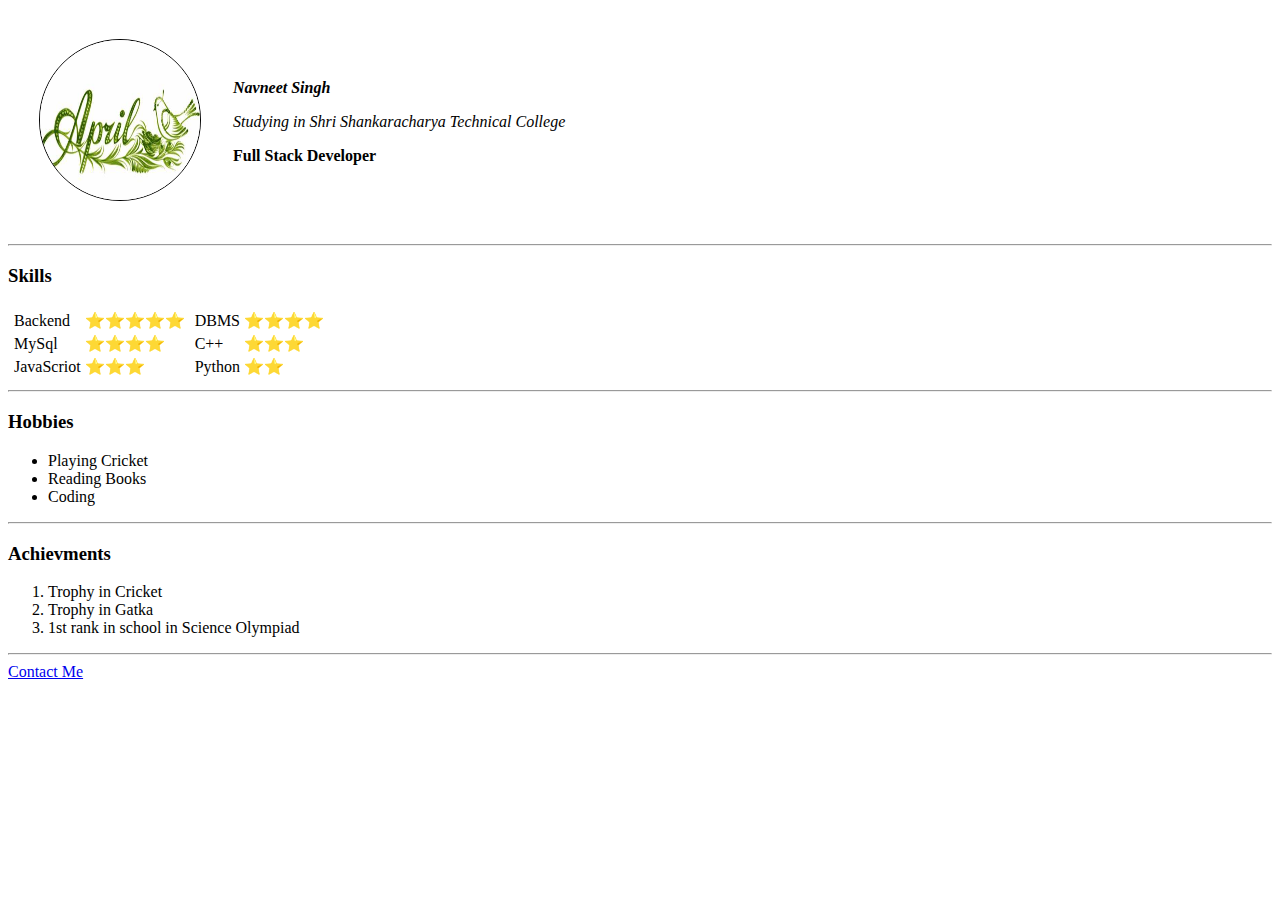
==== index.html @ 4f07ecdf "Add initial CV website file" ====
<!DOCTYPE html>
<html lang="en">
<head>
    <meta charset="UTF-8">
    <meta http-equiv="X-UA-Compatible" content="IE=edge">
    <meta name="viewport" content="width=device-width, initial-scale=1.0">
    <title>Navneet Singh CV</title>
    <style>
        img{
            border-radius: 50%;
            border: 1px solid black;
        }
    </style>
</head>
<body>
    <main>
        <table cellspacing="30" >
            <tr>
                <td>
                    <img src="./images/april.jpg" alt="My Birth Month Photo" height="160" width="160" >
                </td>
                <td>
                    <p> <strong> <em>Navneet Singh</em></strong> </p>
                    <p><i> Studying in Shri Shankaracharya Technical College</i></p>
                    <p><strong>Full Stack Developer</strong> </p>
                </td>
            </tr>
        </table><hr>
        <section>
            <h3>Skills</h3>
            <table>
                <tr>
                    <td>
                        <table>
                            <tr>
                                <td>Backend</td>
                                <td>⭐⭐⭐⭐⭐</td>
                            </tr>
                            <tr>
                                <td>MySql</td>
                                <td>⭐⭐⭐⭐</td>
                            </tr>
                            <tr>
                                <td>JavaScriot</td>
                                <td>⭐⭐⭐</td>
                            </tr>
                        </table>
                    </td>
                    <td>
                        <table>
                            <tr>
                                <td>DBMS</td>
                                <td>⭐⭐⭐⭐</td>
                            </tr>
                            <tr>
                                <td>C++</td>
                                <td>⭐⭐⭐</td>
                            </tr>
                            <tr>
                                <td>Python</td>
                                <td>⭐⭐</td>
                            </tr>
                        </table>
                    </td>
                </tr>
            </table> 
            <hr>   
        </section>
        <section>
            <h3>Hobbies</h3>
            <ul>
                <li>Playing Cricket</li>
                <li>Reading Books</li>
                <li>Coding</li>
            </ul>
        </section>
        <hr>
        <section>
            <h3>Achievments</h3>
            <ol>
                <li>Trophy in Cricket</li>
                <li>Trophy in Gatka</li>
                <li>1st rank in school in Science Olympiad</li>
            </ol>
        </section>
    </main>
    <hr>
    <footer>
        <a href="contact-me.html"  target="_blank">Contact Me</a>
    </footer>
</body>
</html>
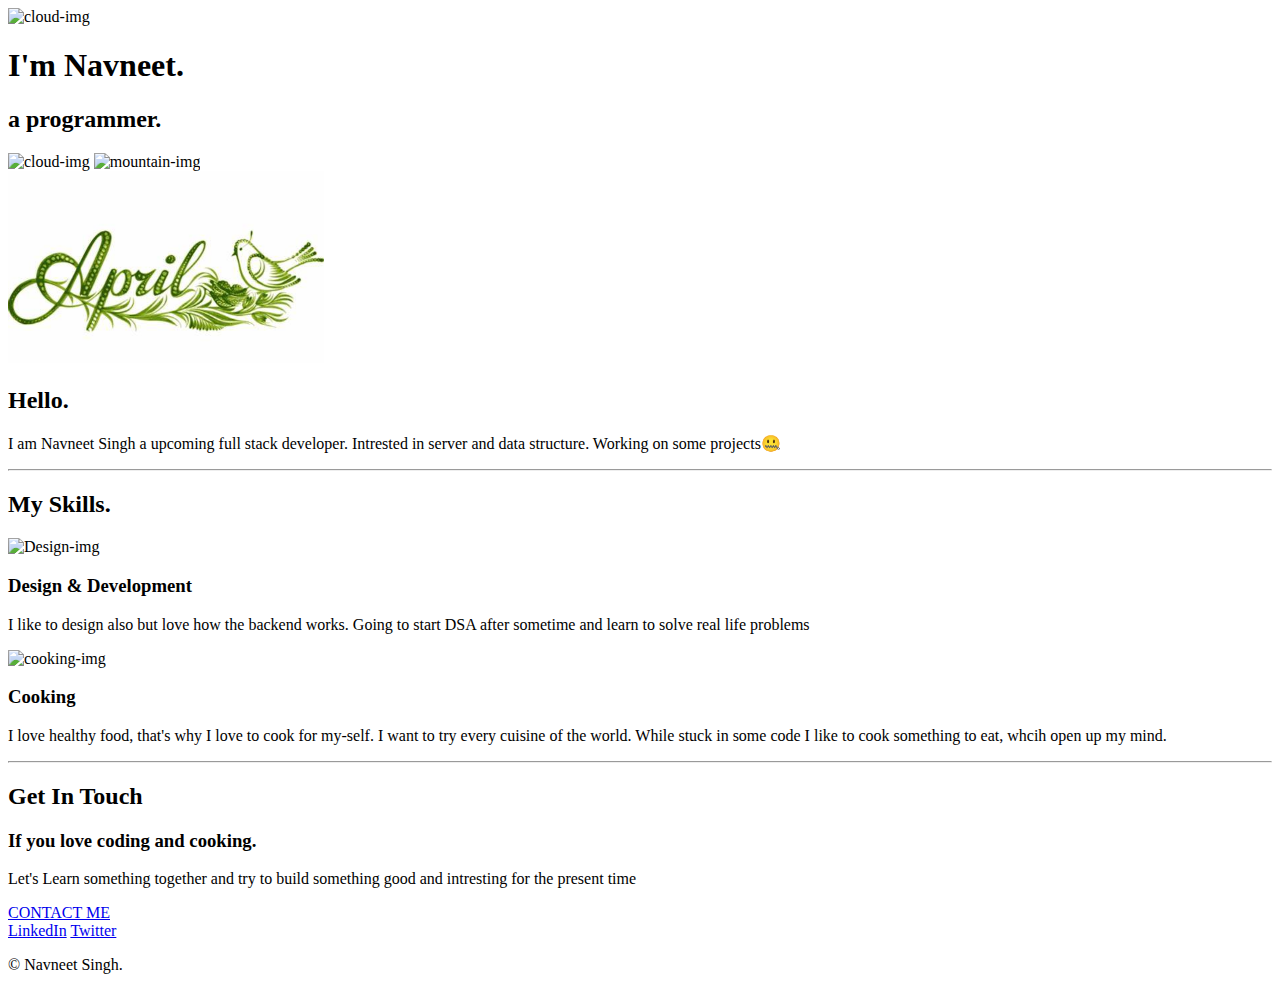
==== commit 37dedbae: "Update index.html" ====
--- a/index.html
+++ b/index.html
@@ -1,92 +1,82 @@
 <!DOCTYPE html>
 <html lang="en">
-<head>
+  <head>
+
     <meta charset="UTF-8">
     <meta http-equiv="X-UA-Compatible" content="IE=edge">
     <meta name="viewport" content="width=device-width, initial-scale=1.0">
     <title>Navneet Singh CV</title>
-    <style>
-        img{
-            border-radius: 50%;
-            border: 1px solid black;
-        }
-    </style>
-</head>
-<body>
-    <main>
-        <table cellspacing="30" >
-            <tr>
-                <td>
-                    <img src="./images/april.jpg" alt="My Birth Month Photo" height="160" width="160" >
-                </td>
-                <td>
-                    <p> <strong> <em>Navneet Singh</em></strong> </p>
-                    <p><i> Studying in Shri Shankaracharya Technical College</i></p>
-                    <p><strong>Full Stack Developer</strong> </p>
-                </td>
-            </tr>
-        </table><hr>
-        <section>
-            <h3>Skills</h3>
-            <table>
-                <tr>
-                    <td>
-                        <table>
-                            <tr>
-                                <td>Backend</td>
-                                <td>⭐⭐⭐⭐⭐</td>
-                            </tr>
-                            <tr>
-                                <td>MySql</td>
-                                <td>⭐⭐⭐⭐</td>
-                            </tr>
-                            <tr>
-                                <td>JavaScriot</td>
-                                <td>⭐⭐⭐</td>
-                            </tr>
-                        </table>
-                    </td>
-                    <td>
-                        <table>
-                            <tr>
-                                <td>DBMS</td>
-                                <td>⭐⭐⭐⭐</td>
-                            </tr>
-                            <tr>
-                                <td>C++</td>
-                                <td>⭐⭐⭐</td>
-                            </tr>
-                            <tr>
-                                <td>Python</td>
-                                <td>⭐⭐</td>
-                            </tr>
-                        </table>
-                    </td>
-                </tr>
-            </table> 
-            <hr>   
-        </section>
-        <section>
-            <h3>Hobbies</h3>
-            <ul>
-                <li>Playing Cricket</li>
-                <li>Reading Books</li>
-                <li>Coding</li>
-            </ul>
-        </section>
-        <hr>
-        <section>
-            <h3>Achievments</h3>
-            <ol>
-                <li>Trophy in Cricket</li>
-                <li>Trophy in Gatka</li>
-                <li>1st rank in school in Science Olympiad</li>
-            </ol>
-        </section>
-    </main>
-    <hr>
-    <footer>
-        <a href="contact-me.html"  target="_blank">Contact Me</a>
-    </footer>
-</body>
-</html>+    <link rel="stylesheet" href="css/style.css">
+    <link rel="shortcut icon" href="favicon.ico" type="image/x-icon">
+    <link href="https://fonts.googleapis.com/css2?family=Merriweather&family=Montserrat&family=Sacramento&display=swap" rel="stylesheet">
+
+  </head>
+  <body>
+
+    <div class="top-container">
+      <img src="images/cloud.png" alt="cloud-img" class="top-cloud">
+
+      <h1>I'm Navneet.</h1>
+      <h2>a programmer.</h2>
+
+      <img src="images/cloud.png" alt="cloud-img" class="bottom-cloud">
+      <img src="images/mountain.png" alt="mountain-img" class="mountain">
+
+    </div>
+
+    <div class="middle-container">
+
+      <div class="profile">
+        <img src="images/april.jpg" alt="birthday-month-img" width="25%" class="profile-img">
+
+        <h2>Hello.</h2>
+        <p class="profile-text">I am Navneet Singh a upcoming full stack developer. Intrested in server and data structure. Working on some projects🤐</p>
+
+      </div>
+      <hr>
+
+      <div class="skills">
+
+        <h2>My Skills.</h2>
+
+        <div class="skill-row">
+
+          <img class="design-img" src="images/computer.png" alt="Design-img" width="25%">
+
+          <h3>Design & Development</h3>
+          <p>I like to design also but love how the backend works. Going to start DSA after sometime and learn to solve real life problems</p>
+
+        </div>
+
+        <div class="skill-row">
+          <img class="cooking-img" src="images/cooking-img.jpg" alt="cooking-img" >
+
+          <h3>Cooking</h3>
+          <p>I love healthy food, that's why I love to cook for my-self. I want to try every cuisine of  the world. While stuck in some code I like to cook something to eat, whcih open up my mind.</p>
+
+        </div>
+
+      </div>
+      <hr>
+
+      <div class="contact-me">
+
+        <h2>Get In Touch</h2>
+        <h3>If you love coding and cooking.</h3>
+        <p class="contact-me-text">Let's Learn something together and try to build something good and intresting for the present time</p>
+        <a class="btn" href="mailto:navneethura21@gmail.com">CONTACT ME</a>
+
+      </div>
+
+    </div>
+    
+    
+    <div class="bottom-container">
+      <a class="footer-link" href="https://www.linkedin.com/in/navneet-singh-477299238" target="_blank">LinkedIn</a>
+      <a class="footer-link" href="https://twitter.com/NavneetSingh129?t=UsSLJWSG0nl_3K0Pe5zQFg&s=08" target="_blank">Twitter</a>
+      <!-- <a class="footer-link" href="https://navneet777singh.github.io/cv/" target="_blank">My-CV</a> -->
+      <p class="copyright">© Navneet Singh.</p>
+    </div>
+    
+  </body>
+</html>
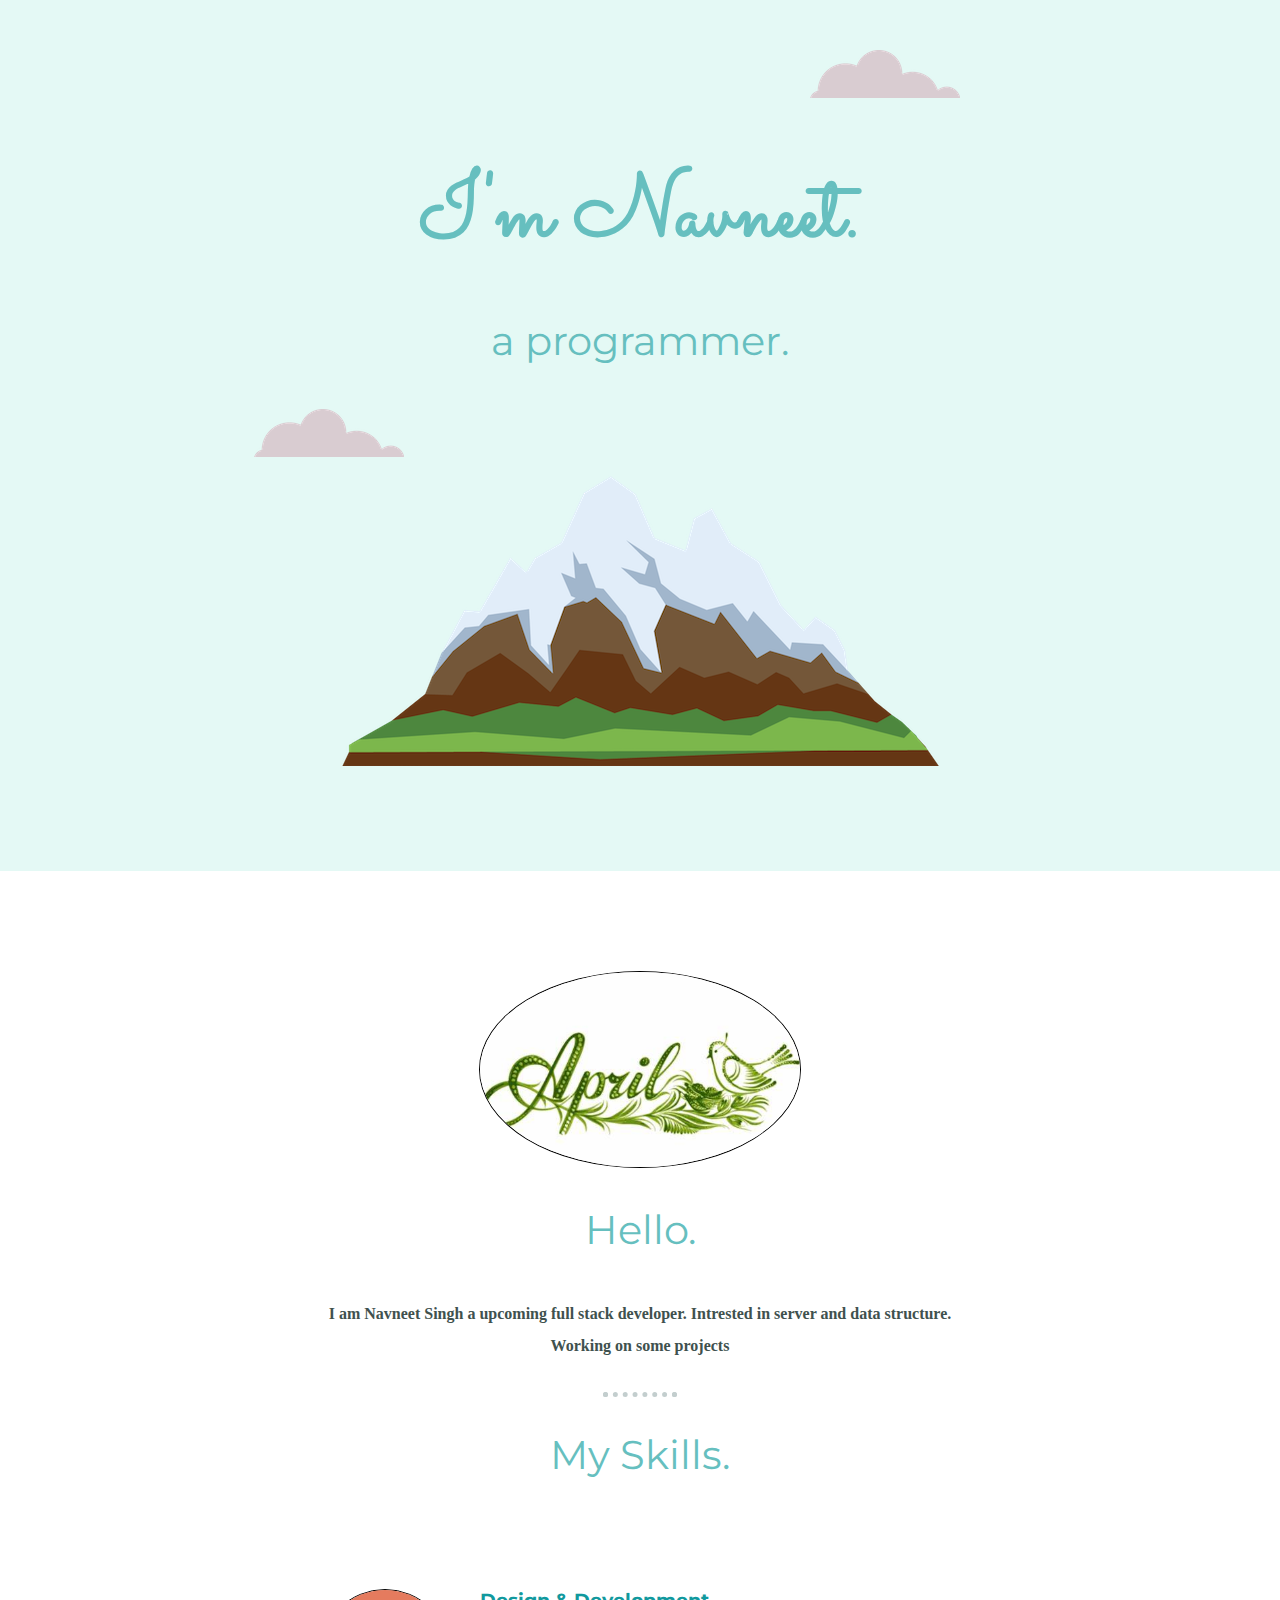
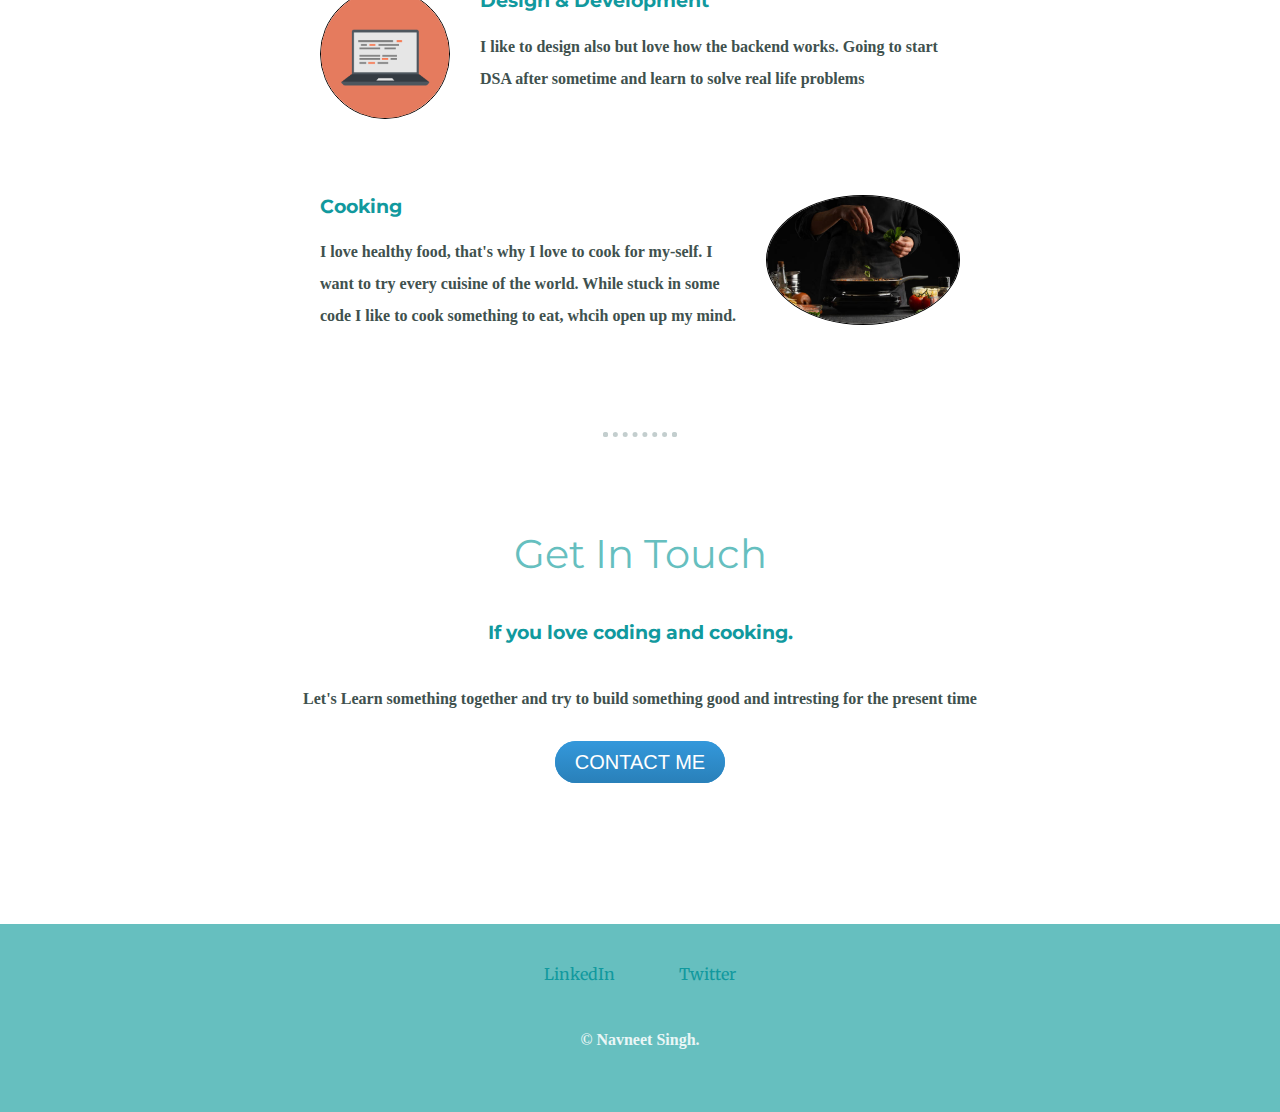
==== commit bc1cdd98: "Update index.html" ====
--- a/index.html
+++ b/index.html
@@ -30,7 +30,7 @@
         <img src="images/april.jpg" alt="birthday-month-img" width="25%" class="profile-img">
 
         <h2>Hello.</h2>
-        <p class="profile-text">I am Navneet Singh a upcoming full stack developer. Intrested in server and data structure. Working on some projects🤐</p>
+        <p class="profile-text">I am Navneet Singh a upcoming full stack developer. Intrested in server and data structure. Working on some projects</p>
 
       </div>
       <hr>
--- a/css/style.css
+++ b/css/style.css
@@ -0,0 +1,158 @@
+
+
+body {
+    color: #40514E;
+    margin: 0px;
+    text-align: center;
+    font-family: 'Merriweather', serif;
+}
+
+h1 {
+    margin: 50px auto 0 auto;
+    font-family: 'Sacramento', cursive;
+    font-size: 5.625rem;
+    color: #66BFBF;
+}
+
+h2 {
+    font-family: 'Montserrat', sans-serif;
+    font-size: 2.52rem;
+    color: #66BFBF;
+    font-weight: normal;
+    padding-bottom: 10px;
+}
+
+
+h3 {
+    font-family: 'Montserrat', sans-serif;
+    color: #11999E;
+}
+
+a {
+    color: #036e71;
+    text-decoration: none;
+}
+
+.top-container {
+    background-color: #E4F9F5 ;
+    position: relative;
+    padding: 6.3rem;
+}
+
+.bottom-container {
+    background-color: #66BFBF;
+    padding: 40px;
+}
+
+.middle-container {
+    margin: 100px 0;
+}
+
+.footer-link {
+    padding: 30px;
+   
+    color: #11999E;
+
+}
+
+.top-cloud {
+    position: absolute;
+    top: 3.15rem;
+    right: 20rem;
+}
+
+.bottom-cloud {
+    position: absolute;
+    left: 15.9rem;
+}
+
+
+.profile-img {
+    border: 1px solid black;
+    border-radius: 50%;
+}
+
+
+
+.design-img{
+    border: 1px solid black;
+    border-radius: 50%;
+    float: left;
+    margin-right: 30px;
+    width: 20%;
+}
+
+.cooking-img{
+    border: 1px solid black;
+    border-radius: 50%;
+    float: right;
+    margin-left: 20px;
+    width: 30%;
+}
+
+
+.skill-row {
+    margin: 100px auto;
+    width:50%;
+    text-align: left;
+}
+
+p {
+    line-height: 2;
+    font-family: 'Times New Roman', Times, serif;
+    font-size: medium;
+   font-weight: bold;
+   
+}
+
+.profile-text {
+    width: 50%;
+    margin: 0 auto;
+}
+
+hr {
+    margin-top: 30px;
+    width: 5%;
+    border: dotted 5px #c3cece;
+    border-bottom: 0px;
+}
+
+.copyright{
+    margin-top: 40px;
+    color: #EAF6F6;
+}
+
+.btn {
+    background: #3498db;
+    background-image: -webkit-linear-gradient(top, #3498db, #2980b9);
+    background-image: -moz-linear-gradient(top, #3498db, #2980b9);
+    background-image: -ms-linear-gradient(top, #3498db, #2980b9);
+    background-image: -o-linear-gradient(top, #3498db, #2980b9);
+    background-image: linear-gradient(to bottom, #3498db, #2980b9);
+    -webkit-border-radius: 28;
+    -moz-border-radius: 28;
+    border-radius: 28px;
+    font-family: Arial;
+    color: #ffffff;
+    font-size: 20px;
+    padding: 10px 20px 10px 20px;
+    text-decoration: none;
+  }
+  
+  .btn:hover {
+    background: #3cb0fd;
+    background-image: -webkit-linear-gradient(top, #3cb0fd, #3498db);
+    background-image: -moz-linear-gradient(top, #3cb0fd, #3498db);
+    background-image: -ms-linear-gradient(top, #3cb0fd, #3498db);
+    background-image: -o-linear-gradient(top, #3cb0fd, #3498db);
+    background-image: linear-gradient(to bottom, #3cb0fd, #3498db);
+    text-decoration: none;
+  }
+
+  .contact-me {
+    padding: 50px;
+  }
+
+  .contact-me-text {
+    padding: 20px;
+}